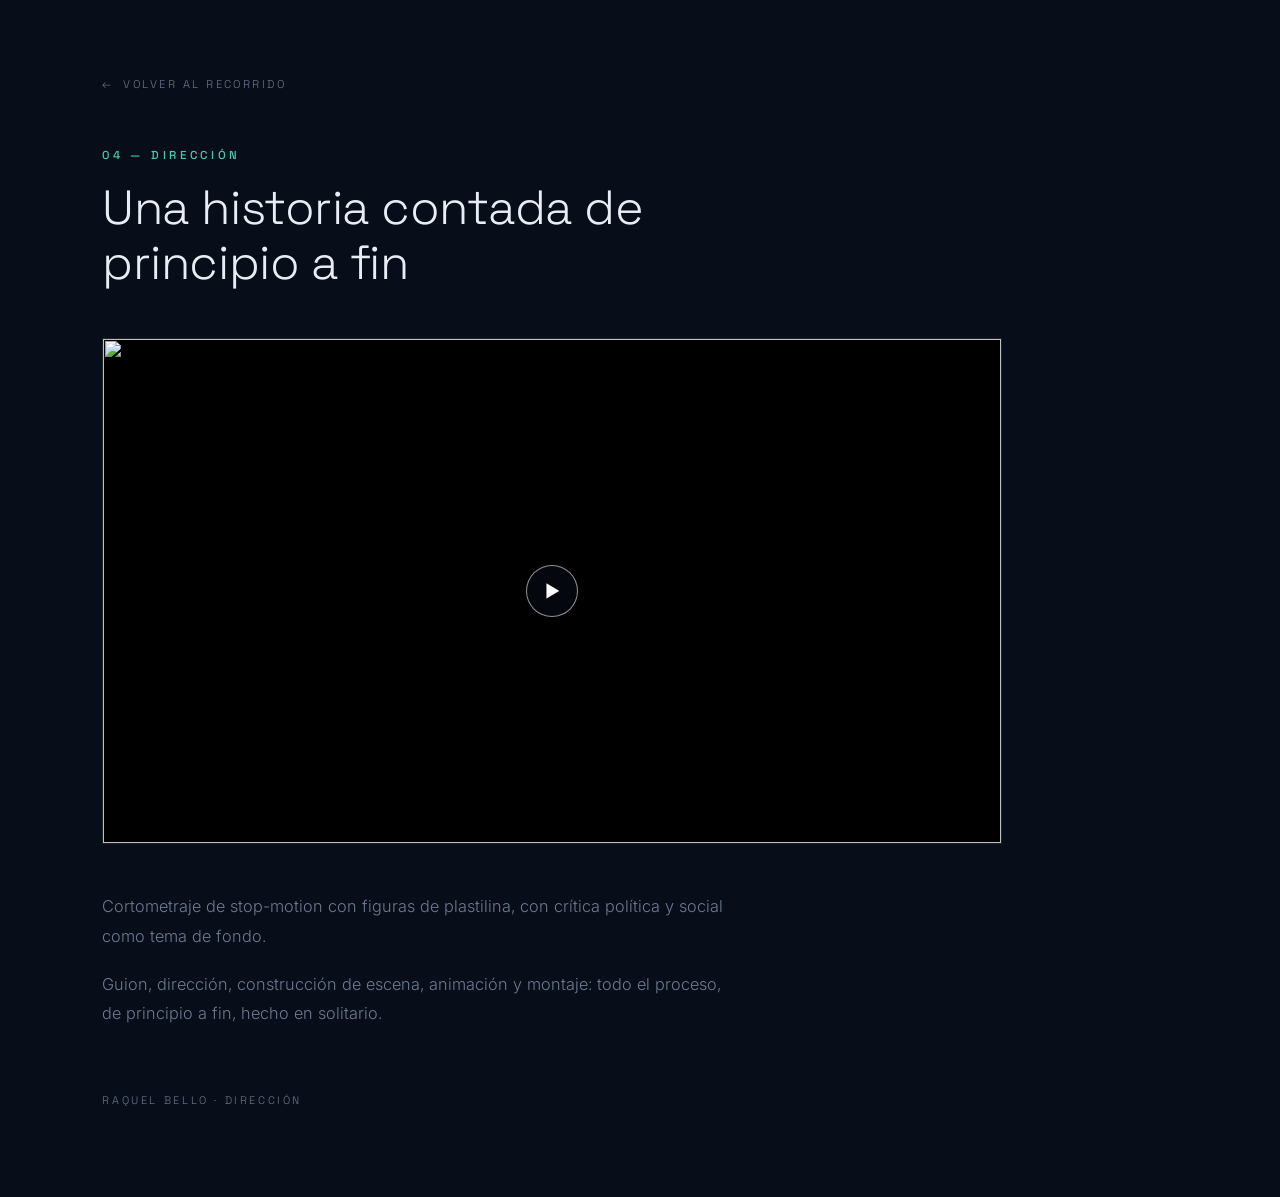
==== direccion.html @ bbf594b4 "Add files via upload" ====
<!DOCTYPE html>
<html lang="es">
<head>
<meta charset="UTF-8">
<meta name="viewport" content="width=device-width, initial-scale=1.0">
<title>Dirección — Raquel Bello</title>
<link rel="icon" type="image/svg+xml" href="favicon.svg">
<link rel="stylesheet" href="pagina-seccion.css">
<script src="adaptive-video.js"></script>
<style>
  .video-wrap { max-width: 900px; margin-bottom: 3rem; }
  .video-wrap .ctp-video { width: 100%; aspect-ratio: 16 / 9; border: 1px solid rgba(232, 236, 244, 0.14); }
</style>
</head>
<body>
  <a class="back-link" href="fragmentos-cristal.html"><span>←</span> Volver al recorrido</a>

  <header>
    <div class="eyebrow">04 — Dirección</div>
    <h1>Una historia contada de principio a fin</h1>
  </header>

  <div class="video-wrap" id="videoWrap"></div>

  <article>
    <p>Cortometraje de stop-motion con figuras de plastilina, con crítica política y social como tema de fondo.</p>
    <p>Guion, dirección, construcción de escena, animación y montaje: todo el proceso, de principio a fin, hecho en solitario.</p>
  </article>

  <footer>Raquel Bello · Dirección</footer>

  <script>
    const VIDEO_URL = 'https://res.cloudinary.com/dfaijs7v3/video/upload/v1784122696/Secuencia_Trump_bananas_1_comprimido_mpdnb6.mp4';
    document.getElementById('videoWrap').appendChild(createClickToPlayVideo(VIDEO_URL, { lightbox: true }));
  </script>
</body>
</html>
---- pagina-seccion.css ----
/* Estilos compartidos para las páginas de sección: superficie.html,
   profundidad.html, deriva.html. Misma paleta que fragmentos-cristal.html. */

@import url('https://fonts.googleapis.com/css2?family=Space+Grotesk:wght@300;400;500;600&family=Inter:wght@300;400;500&display=swap');

:root {
  --bg: #080D1A;
  --accent: #3ECFB2;
  --accent-2: #8B7FF5;
  --text: #E8ECF4;
  --text-dim: #6E7A90;
}

* { margin: 0; padding: 0; box-sizing: border-box; }

body {
  background: var(--bg);
  color: var(--text);
  font-family: 'Inter', sans-serif;
  font-weight: 300;
  min-height: 100vh;
  padding: 8vh 8vw 10vh;
}

.back-link {
  display: inline-flex;
  align-items: center;
  gap: 0.6rem;
  font-family: 'Space Grotesk', sans-serif;
  font-size: 0.7rem;
  letter-spacing: 0.22em;
  text-transform: uppercase;
  color: var(--text-dim);
  text-decoration: none;
  transition: color 0.3s ease, gap 0.3s ease;
}

.back-link:hover {
  color: var(--accent);
  gap: 0.9rem;
}

header {
  max-width: 720px;
  margin: 3.5rem 0 3rem;
}

.eyebrow {
  font-family: 'Space Grotesk', sans-serif;
  font-size: 0.72rem;
  letter-spacing: 0.32em;
  text-transform: uppercase;
  color: var(--accent);
  margin-bottom: 1.1rem;
  font-weight: 500;
}

h1 {
  font-family: 'Space Grotesk', sans-serif;
  font-weight: 300;
  font-size: clamp(2rem, 4.5vw, 3rem);
  line-height: 1.15;
  letter-spacing: -0.01em;
}

.video-frame {
  max-width: 900px;
  aspect-ratio: 16 / 9;
  border: 1px solid rgba(232, 236, 244, 0.14);
  border-radius: 2px;
  background: linear-gradient(160deg, #0D1526, #080D1A);
  display: flex;
  flex-direction: column;
  align-items: center;
  justify-content: center;
  gap: 1rem;
  margin-bottom: 3rem;
  position: relative;
  overflow: hidden;
}

.video-frame::before {
  content: '';
  position: absolute;
  inset: 0;
  background: radial-gradient(circle at 50% 50%, rgba(62, 207, 178, 0.08), transparent 70%);
}

.play-icon {
  width: 56px;
  height: 56px;
  border-radius: 50%;
  border: 1px solid rgba(232, 236, 244, 0.35);
  display: flex;
  align-items: center;
  justify-content: center;
  color: var(--text);
  font-size: 1.1rem;
  z-index: 1;
}

.video-frame p {
  font-family: 'Space Grotesk', sans-serif;
  font-size: 0.72rem;
  letter-spacing: 0.18em;
  text-transform: uppercase;
  color: var(--text-dim);
  z-index: 1;
}

/* Cuando haya vídeo real, sustituir .video-frame por, p. ej.:
   <video controls poster="..." style="width:100%;aspect-ratio:16/9;">
     <source src="https://res.cloudinary.com/TU_CLOUD/video/upload/xxxx.mp4" type="video/mp4">
   </video>
*/

article {
  max-width: 640px;
}

article p {
  font-size: 1.02rem;
  line-height: 1.8;
  color: var(--text-dim);
  margin-bottom: 1.2rem;
}

footer {
  margin-top: 4rem;
  font-family: 'Space Grotesk', sans-serif;
  font-size: 0.68rem;
  letter-spacing: 0.24em;
  text-transform: uppercase;
  color: var(--text-dim);
}

@media (max-width: 640px) {
  body { padding: 6vh 7vw 8vh; }
}
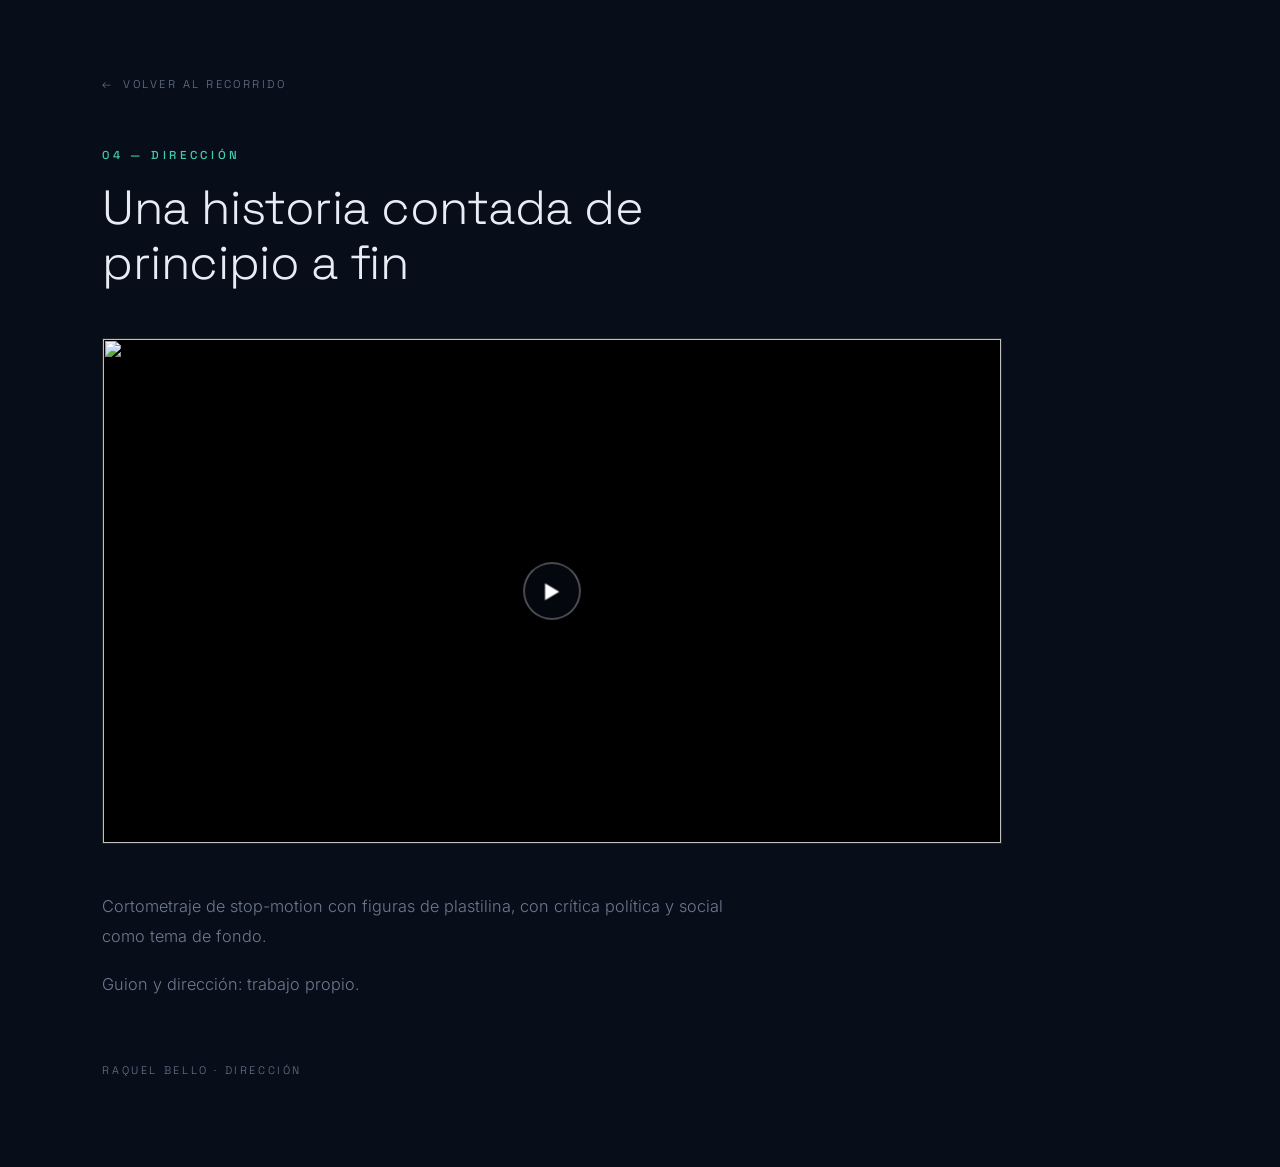
==== commit 4351babc: "Add files via upload" ====
--- a/direccion.html
+++ b/direccion.html
@@ -13,7 +13,7 @@
 </style>
 </head>
 <body>
-  <a class="back-link" href="fragmentos-cristal.html"><span>←</span> Volver al recorrido</a>
+  <a class="back-link" href="fragmentos-cristal.html#sec-direccion"><span>←</span> Volver al recorrido</a>
 
   <header>
     <div class="eyebrow">04 — Dirección</div>
@@ -24,7 +24,7 @@
 
   <article>
     <p>Cortometraje de stop-motion con figuras de plastilina, con crítica política y social como tema de fondo.</p>
-    <p>Guion, dirección, construcción de escena, animación y montaje: todo el proceso, de principio a fin, hecho en solitario.</p>
+    <p>Guion y dirección: trabajo propio.</p>
   </article>
 
   <footer>Raquel Bello · Dirección</footer>
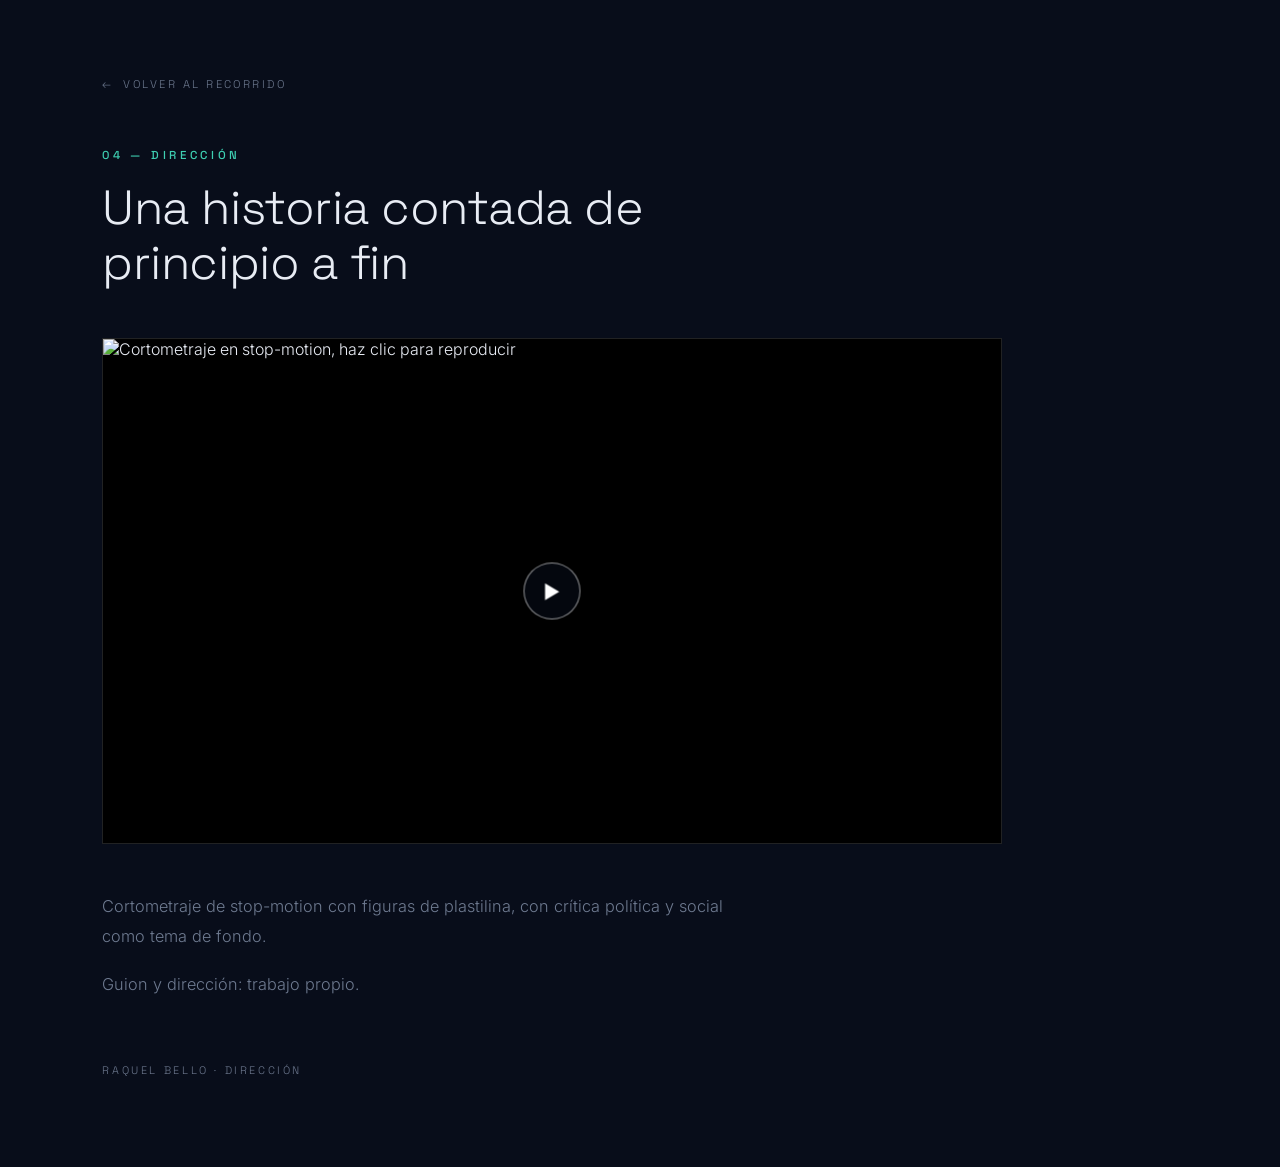
==== commit 369df7d2: "Add files via upload" ====
--- a/direccion.html
+++ b/direccion.html
@@ -3,7 +3,15 @@
 <head>
 <meta charset="UTF-8">
 <meta name="viewport" content="width=device-width, initial-scale=1.0">
-<title>Dirección — Raquel Bello</title>
+<title>Dirección de Cortometraje — Raquel Bello Patricio</title>
+<meta name="description" content="Cortometraje en stop-motion de plastilina: guion y dirección propios de Raquel Bello Patricio.">
+<meta property="og:type" content="website">
+<meta property="og:url" content="https://www.raquelbellocreative.com/direccion.html">
+<meta property="og:title" content="Dirección de Cortometraje — Raquel Bello Patricio">
+<meta property="og:description" content="Cortometraje en stop-motion de plastilina: guion y dirección propios.">
+<meta name="twitter:card" content="summary">
+<meta name="twitter:title" content="Dirección de Cortometraje — Raquel Bello Patricio">
+<meta name="twitter:description" content="Cortometraje en stop-motion de plastilina: guion y dirección propios.">
 <link rel="icon" type="image/svg+xml" href="favicon.svg">
 <link rel="stylesheet" href="pagina-seccion.css">
 <script src="adaptive-video.js"></script>
@@ -31,7 +39,7 @@
 
   <script>
     const VIDEO_URL = 'https://res.cloudinary.com/dfaijs7v3/video/upload/v1784122696/Secuencia_Trump_bananas_1_comprimido_mpdnb6.mp4';
-    document.getElementById('videoWrap').appendChild(createClickToPlayVideo(VIDEO_URL, { lightbox: true }));
+    document.getElementById('videoWrap').appendChild(createClickToPlayVideo(VIDEO_URL, { lightbox: true, alt: 'Cortometraje en stop-motion, haz clic para reproducir' }));
   </script>
 </body>
 </html>
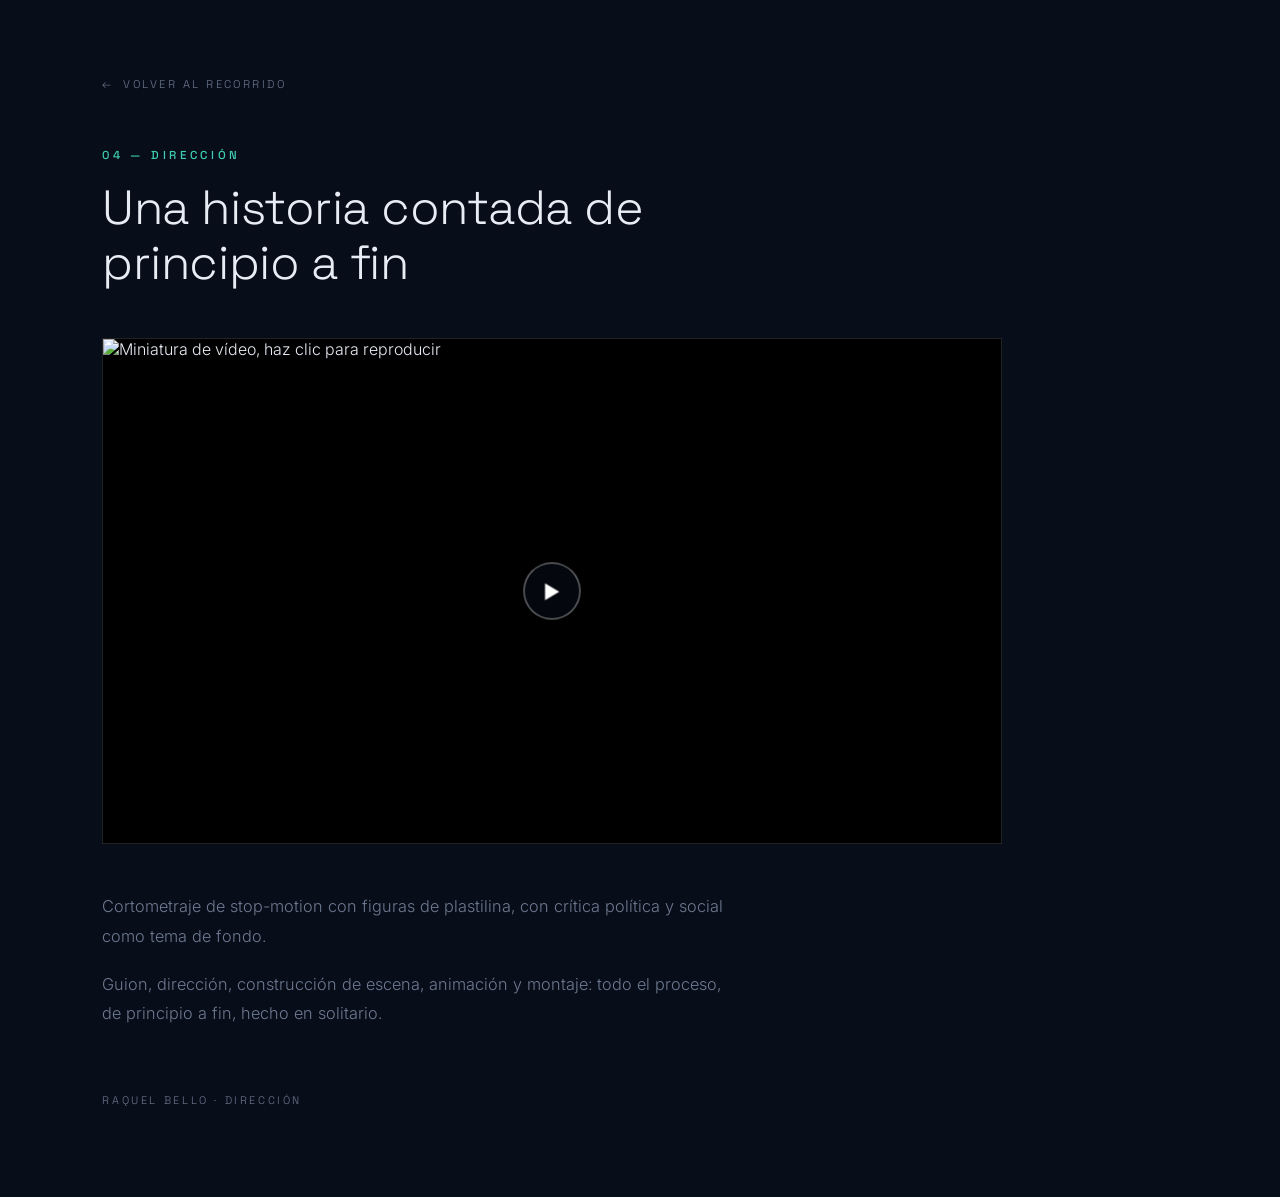
==== commit 35f64983: "Add files via upload" ====
--- a/direccion.html
+++ b/direccion.html
@@ -3,15 +3,7 @@
 <head>
 <meta charset="UTF-8">
 <meta name="viewport" content="width=device-width, initial-scale=1.0">
-<title>Dirección de Cortometraje — Raquel Bello Patricio</title>
-<meta name="description" content="Cortometraje en stop-motion de plastilina: guion y dirección propios de Raquel Bello Patricio.">
-<meta property="og:type" content="website">
-<meta property="og:url" content="https://www.raquelbellocreative.com/direccion.html">
-<meta property="og:title" content="Dirección de Cortometraje — Raquel Bello Patricio">
-<meta property="og:description" content="Cortometraje en stop-motion de plastilina: guion y dirección propios.">
-<meta name="twitter:card" content="summary">
-<meta name="twitter:title" content="Dirección de Cortometraje — Raquel Bello Patricio">
-<meta name="twitter:description" content="Cortometraje en stop-motion de plastilina: guion y dirección propios.">
+<title>Dirección — Raquel Bello</title>
 <link rel="icon" type="image/svg+xml" href="favicon.svg">
 <link rel="stylesheet" href="pagina-seccion.css">
 <script src="adaptive-video.js"></script>
@@ -21,7 +13,7 @@
 </style>
 </head>
 <body>
-  <a class="back-link" href="fragmentos-cristal.html#sec-direccion"><span>←</span> Volver al recorrido</a>
+  <a class="back-link" href="fragmentos-cristal.html"><span>←</span> Volver al recorrido</a>
 
   <header>
     <div class="eyebrow">04 — Dirección</div>
@@ -32,14 +24,14 @@
 
   <article>
     <p>Cortometraje de stop-motion con figuras de plastilina, con crítica política y social como tema de fondo.</p>
-    <p>Guion y dirección: trabajo propio.</p>
+    <p>Guion, dirección, construcción de escena, animación y montaje: todo el proceso, de principio a fin, hecho en solitario.</p>
   </article>
 
   <footer>Raquel Bello · Dirección</footer>
 
   <script>
     const VIDEO_URL = 'https://res.cloudinary.com/dfaijs7v3/video/upload/v1784122696/Secuencia_Trump_bananas_1_comprimido_mpdnb6.mp4';
-    document.getElementById('videoWrap').appendChild(createClickToPlayVideo(VIDEO_URL, { lightbox: true, alt: 'Cortometraje en stop-motion, haz clic para reproducir' }));
+    document.getElementById('videoWrap').appendChild(createClickToPlayVideo(VIDEO_URL, { lightbox: true }));
   </script>
 </body>
 </html>
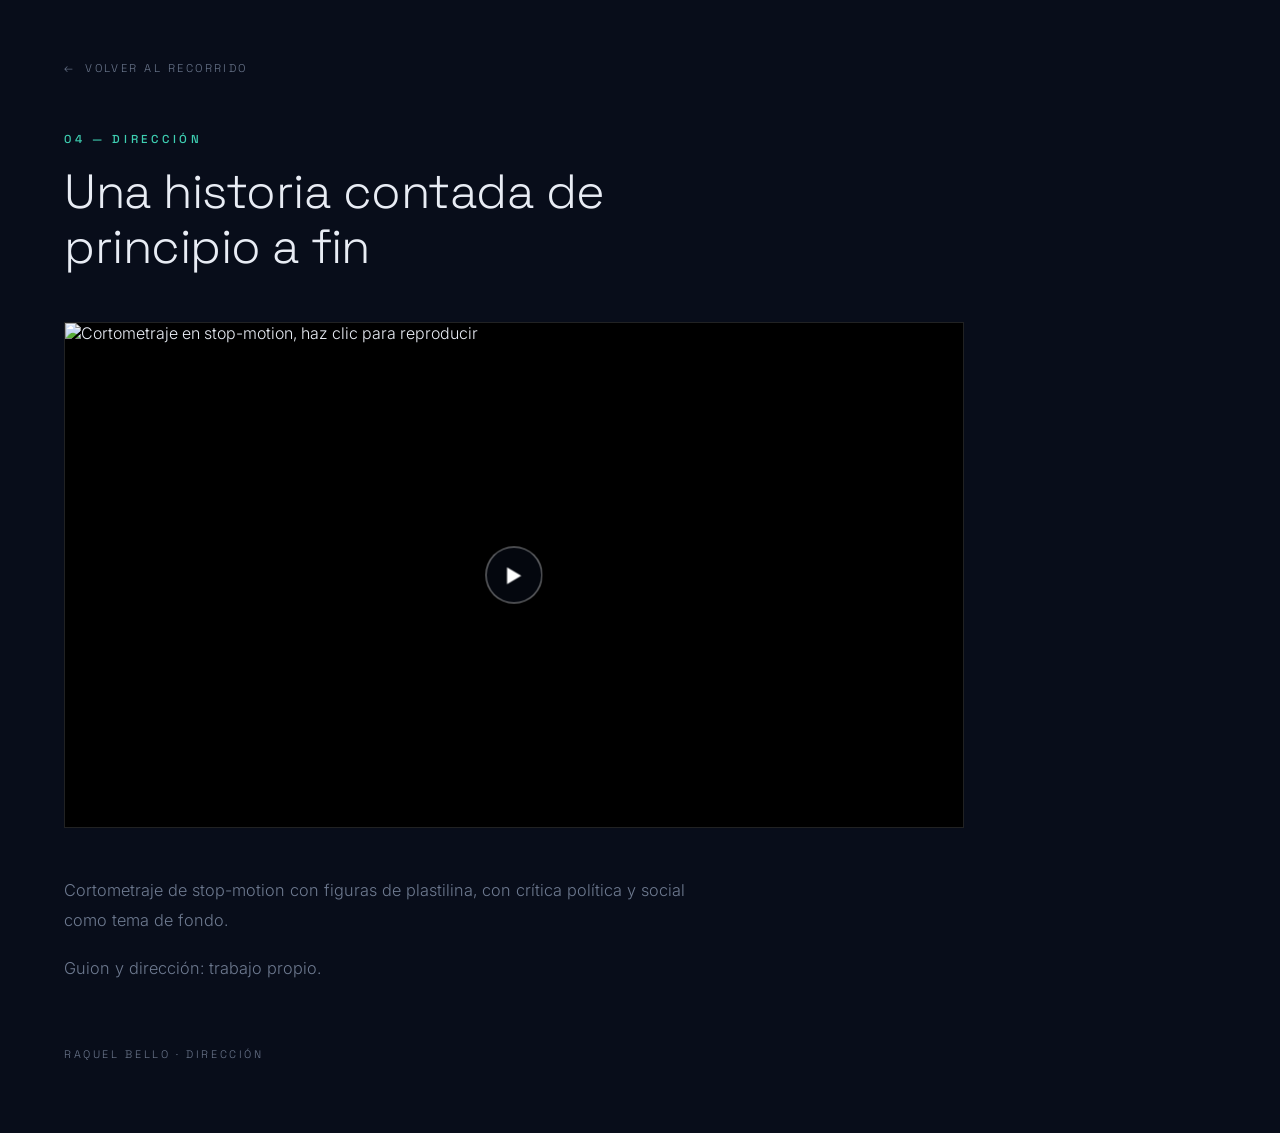
==== commit 357a6c9a: "Add files via upload" ====
--- a/direccion.html
+++ b/direccion.html
@@ -3,8 +3,29 @@
 <head>
 <meta charset="UTF-8">
 <meta name="viewport" content="width=device-width, initial-scale=1.0">
-<title>Dirección — Raquel Bello</title>
+<title>Dirección de Cortometraje — Raquel Bello Patricio</title>
+<meta name="description" content="Cortometraje en stop-motion de plastilina: guion y dirección propios de Raquel Bello Patricio.">
+<meta property="og:type" content="website">
+<meta property="og:url" content="https://www.raquelbellocreative.com/direccion.html">
+<meta property="og:title" content="Dirección de Cortometraje — Raquel Bello Patricio">
+<meta property="og:description" content="Cortometraje en stop-motion de plastilina: guion y dirección propios.">
+<meta name="twitter:card" content="summary">
+<meta name="twitter:title" content="Dirección de Cortometraje — Raquel Bello Patricio">
+<meta name="twitter:description" content="Cortometraje en stop-motion de plastilina: guion y dirección propios.">
+<meta property="og:locale" content="es_ES">
+<meta property="og:site_name" content="Raquel Bello Patricio — Portfolio">
+<link rel="canonical" href="https://www.raquelbellocreative.com/direccion.html">
 <link rel="icon" type="image/svg+xml" href="favicon.svg">
+<script type="application/ld+json">
+{
+  "@context": "https://schema.org",
+  "@type": "CreativeWork",
+  "name": "Dirección de Cortometraje",
+  "author": { "@type": "Person", "name": "Raquel Bello Patricio" },
+  "url": "https://www.raquelbellocreative.com/direccion.html",
+  "description": "Cortometraje en stop-motion de plastilina: guion y dirección propios."
+}
+</script>
 <link rel="stylesheet" href="pagina-seccion.css">
 <script src="adaptive-video.js"></script>
 <style>
@@ -13,7 +34,7 @@
 </style>
 </head>
 <body>
-  <a class="back-link" href="fragmentos-cristal.html"><span>←</span> Volver al recorrido</a>
+  <a class="back-link" href="fragmentos-cristal.html#sec-direccion"><span>←</span> Volver al recorrido</a>
 
   <header>
     <div class="eyebrow">04 — Dirección</div>
@@ -24,14 +45,14 @@
 
   <article>
     <p>Cortometraje de stop-motion con figuras de plastilina, con crítica política y social como tema de fondo.</p>
-    <p>Guion, dirección, construcción de escena, animación y montaje: todo el proceso, de principio a fin, hecho en solitario.</p>
+    <p>Guion y dirección: trabajo propio.</p>
   </article>
 
   <footer>Raquel Bello · Dirección</footer>
 
   <script>
     const VIDEO_URL = 'https://res.cloudinary.com/dfaijs7v3/video/upload/v1784122696/Secuencia_Trump_bananas_1_comprimido_mpdnb6.mp4';
-    document.getElementById('videoWrap').appendChild(createClickToPlayVideo(VIDEO_URL, { lightbox: true }));
+    document.getElementById('videoWrap').appendChild(createClickToPlayVideo(VIDEO_URL, { lightbox: true, alt: 'Cortometraje en stop-motion, haz clic para reproducir' }));
   </script>
 </body>
 </html>
--- a/pagina-seccion.css
+++ b/pagina-seccion.css
@@ -1,7 +1,7 @@
 /* Estilos compartidos para las páginas de sección: superficie.html,
    profundidad.html, deriva.html. Misma paleta que fragmentos-cristal.html. */
 
-@import url('https://fonts.googleapis.com/css2?family=Space+Grotesk:wght@300;400;500;600&family=Inter:wght@300;400;500&display=swap');
+@import url('https://fonts.googleapis.com/css2?family=Space+Grotesk:wght@300;400;500&family=Inter:wght@300;400;500&display=swap');
 
 :root {
   --bg: #080D1A;
@@ -19,7 +19,7 @@
   font-family: 'Inter', sans-serif;
   font-weight: 300;
   min-height: 100vh;
-  padding: 8vh 8vw 10vh;
+  padding: clamp(1.5rem, 8vh, 3.5rem) clamp(1.2rem, 8vw, 4rem) clamp(2rem, 10vh, 4.5rem);
 }
 
 .back-link {
@@ -35,9 +35,15 @@
   transition: color 0.3s ease, gap 0.3s ease;
 }
 
-.back-link:hover {
+.back-link:hover,
+.back-link:focus-visible {
   color: var(--accent);
   gap: 0.9rem;
+}
+
+.back-link:focus-visible {
+  outline: 2px solid var(--accent);
+  outline-offset: 3px;
 }
 
 header {
@@ -135,5 +141,5 @@
 }
 
 @media (max-width: 640px) {
-  body { padding: 6vh 7vw 8vh; }
+  body { padding: clamp(1.2rem, 6vh, 2.2rem) clamp(1rem, 7vw, 1.8rem) clamp(1.5rem, 8vh, 2.6rem); }
 }
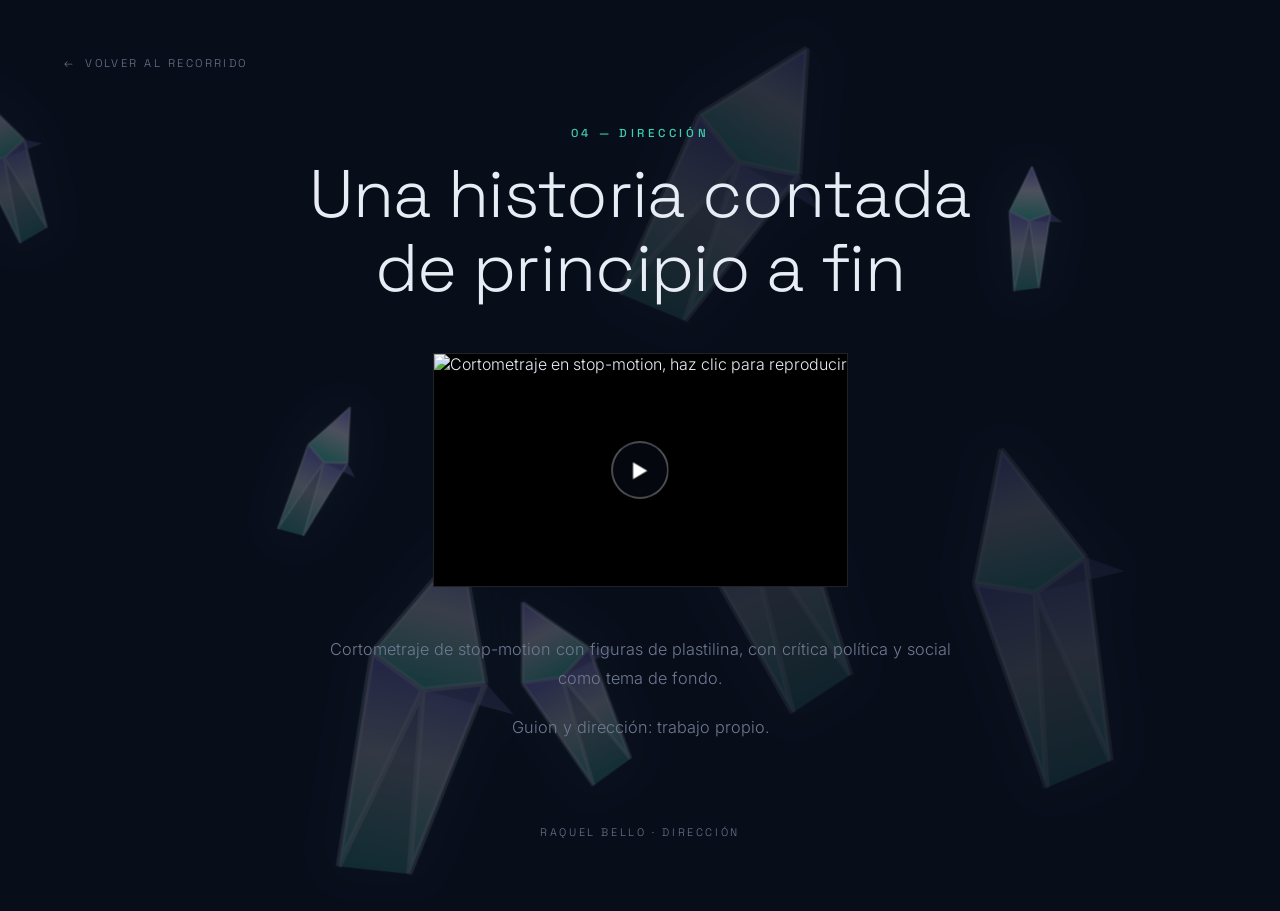
==== commit cce1f524: "Añadir fondo de fragmentos de cristal flotantes a las páginas de vídeo - Nuevo crystal-bg.js: genera" ====
--- a/direccion.html
+++ b/direccion.html
@@ -28,12 +28,15 @@
 </script>
 <link rel="stylesheet" href="pagina-seccion.css">
 <script src="adaptive-video.js"></script>
+<script src="crystal-bg.js" defer></script>
 <style>
   .video-wrap { max-width: 900px; margin-bottom: 3rem; }
   .video-wrap .ctp-video { width: 100%; aspect-ratio: 16 / 9; border: 1px solid rgba(232, 236, 244, 0.14); }
 </style>
 </head>
 <body>
+  <div id="crystalBg" aria-hidden="true"></div>
+
   <a class="back-link" href="fragmentos-cristal.html#sec-direccion"><span>←</span> Volver al recorrido</a>
 
   <header>
--- a/pagina-seccion.css
+++ b/pagina-seccion.css
@@ -20,10 +20,56 @@
   font-weight: 300;
   min-height: 100vh;
   padding: clamp(1.5rem, 8vh, 3.5rem) clamp(1.2rem, 8vw, 4rem) clamp(2rem, 10vh, 4.5rem);
+  display: flex;
+  flex-direction: column;
+  align-items: center;
+  position: relative;
+}
+
+/* ---------- fondo de fragmentos de cristal ---------- */
+/* Contenedor fijo detrás de todo el contenido. Cada página genera su
+   propia composición aleatoria de fragmentos (semilla distinta por
+   página), con la misma estética que los cristales de la página
+   principal, y un movimiento de flotación muy lento y sutil. */
+#crystalBg {
+  position: fixed;
+  inset: 0;
+  z-index: -1;
+  overflow: hidden;
+  pointer-events: none;
+}
+
+.bg-shard {
+  position: absolute;
+  opacity: 0;
+  filter: drop-shadow(0 0 18px rgba(62, 207, 178, 0.18));
+  animation: bg-shard-in 1.4s ease-out forwards, bg-shard-float var(--float-dur, 14s) ease-in-out infinite;
+  animation-delay: var(--in-delay, 0s), var(--in-delay, 0s);
+}
+
+@keyframes bg-shard-in {
+  from { opacity: 0; }
+  to   { opacity: var(--target-opacity, 0.5); }
+}
+
+@keyframes bg-shard-float {
+  0%, 100% {
+    transform: translate(0, 0) rotate(var(--base-rot, 0deg));
+  }
+  50% {
+    transform: translate(var(--float-x, 10px), var(--float-y, -14px)) rotate(calc(var(--base-rot, 0deg) + var(--float-rot, 4deg)));
+  }
+}
+
+@media (prefers-reduced-motion: reduce) {
+  .bg-shard {
+    animation: bg-shard-in 1.4s ease-out forwards;
+  }
 }
 
 .back-link {
   display: inline-flex;
+  align-self: flex-start;
   align-items: center;
   gap: 0.6rem;
   font-family: 'Space Grotesk', sans-serif;
@@ -48,7 +94,12 @@
 
 header {
   max-width: 720px;
-  margin: 3.5rem 0 3rem;
+  width: 100%;
+  margin: 3.5rem auto 3rem;
+  text-align: center;
+  display: flex;
+  flex-direction: column;
+  align-items: center;
 }
 
 .eyebrow {
@@ -64,13 +115,14 @@
 h1 {
   font-family: 'Space Grotesk', sans-serif;
   font-weight: 300;
-  font-size: clamp(2rem, 4.5vw, 3rem);
-  line-height: 1.15;
+  font-size: clamp(2.6rem, 6vw, 4.2rem);
+  line-height: 1.1;
   letter-spacing: -0.01em;
 }
 
 .video-frame {
   max-width: 900px;
+  width: 100%;
   aspect-ratio: 16 / 9;
   border: 1px solid rgba(232, 236, 244, 0.14);
   border-radius: 2px;
@@ -80,7 +132,7 @@
   align-items: center;
   justify-content: center;
   gap: 1rem;
-  margin-bottom: 3rem;
+  margin: 0 auto 3rem;
   position: relative;
   overflow: hidden;
 }
@@ -122,6 +174,9 @@
 
 article {
   max-width: 640px;
+  width: 100%;
+  margin: 0 auto;
+  text-align: center;
 }
 
 article p {
@@ -138,8 +193,70 @@
   letter-spacing: 0.24em;
   text-transform: uppercase;
   color: var(--text-dim);
+  text-align: center;
+}
+
+/* ---------- separadores de cliente / proyecto ---------- */
+
+.group-block {
+  width: 100%;
+  max-width: 900px;
+  margin: 0 auto 4.5rem;
+}
+
+.group-block:last-child {
+  margin-bottom: 0;
+}
+
+.group-divider {
+  display: flex;
+  align-items: center;
+  gap: 1.6rem;
+  width: 100%;
+  max-width: 900px;
+  margin: 0 auto 2.8rem;
+  padding-top: 1rem;
+}
+
+.group-divider .line {
+  flex: 1;
+  height: 2px;
+  background: linear-gradient(90deg, transparent, rgba(62, 207, 178, 0.55), transparent);
+}
+
+.group-divider .mini-crystal {
+  flex: none;
+  width: 22px;
+  height: 34px;
+  overflow: visible;
+  filter: drop-shadow(0 0 6px rgba(62, 207, 178, 0.65));
+}
+
+.group-divider .mini-crystal .facet-edge {
+  fill: none;
+  stroke: rgba(232, 236, 244, 0.55);
+  stroke-width: 0.6;
+}
+
+.group-divider .group-label {
+  font-family: 'Space Grotesk', sans-serif;
+  font-size: 1.05rem;
+  font-weight: 400;
+  letter-spacing: 0.14em;
+  text-transform: uppercase;
+  color: var(--text-dim);
+  white-space: nowrap;
+}
+
+.group-divider .group-label strong {
+  color: var(--accent);
+  font-weight: 500;
 }
 
 @media (max-width: 640px) {
   body { padding: clamp(1.2rem, 6vh, 2.2rem) clamp(1rem, 7vw, 1.8rem) clamp(1.5rem, 8vh, 2.6rem); }
-}
+  .group-divider { gap: 1rem; margin-bottom: 2.2rem; }
+  .group-divider .group-label { font-size: 0.82rem; letter-spacing: 0.1em; }
+  .group-divider .mini-crystal { width: 16px; height: 25px; }
+  .group-block { margin-bottom: 3.4rem; }
+}
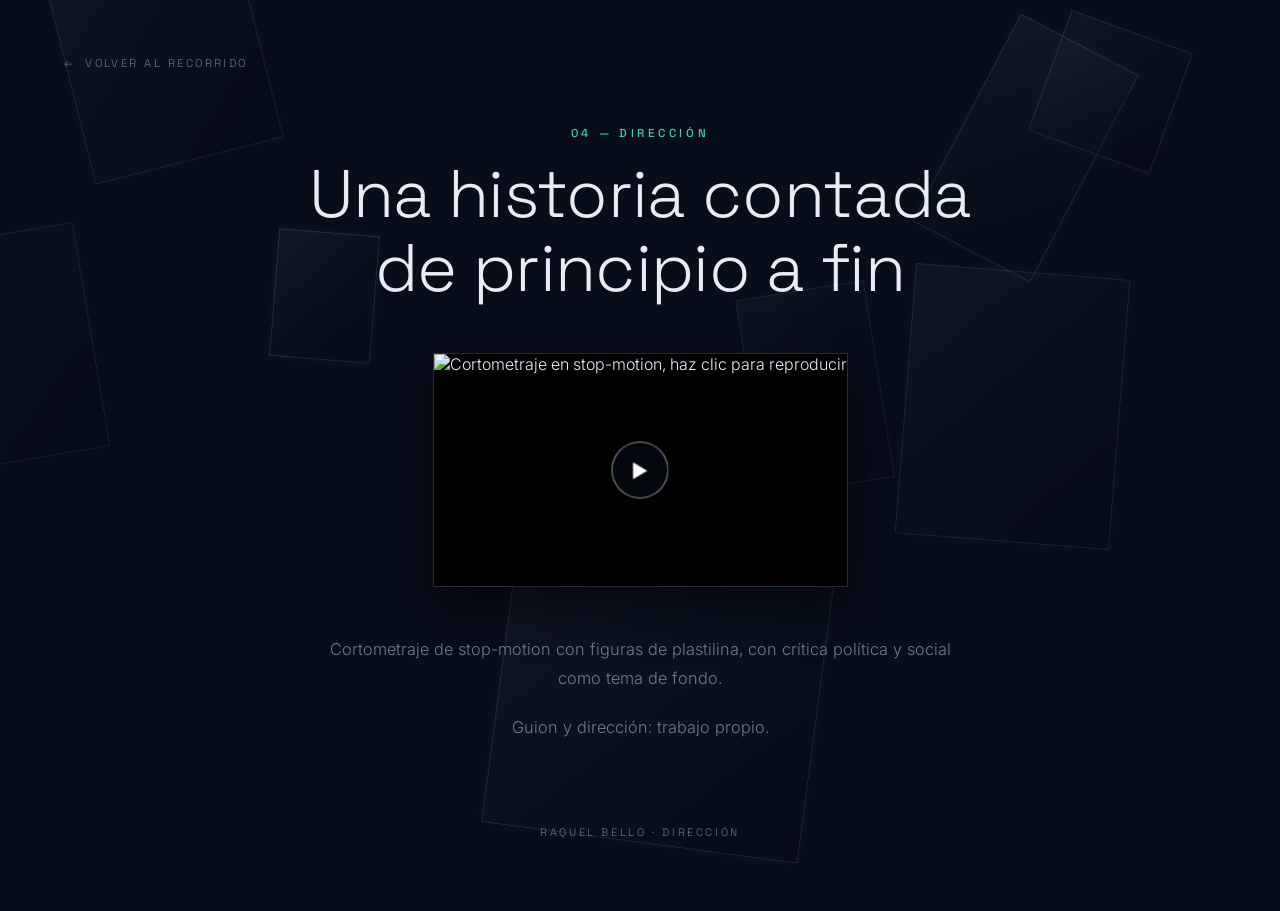
==== commit 1b48422d: "Fondo estático, vídeos con más contraste, separadores en morado, revisión móvil y limpieza de código" ====
--- a/direccion.html
+++ b/direccion.html
@@ -31,7 +31,7 @@
 <script src="crystal-bg.js" defer></script>
 <style>
   .video-wrap { max-width: 900px; margin-bottom: 3rem; }
-  .video-wrap .ctp-video { width: 100%; aspect-ratio: 16 / 9; border: 1px solid rgba(232, 236, 244, 0.14); }
+  .video-wrap .ctp-video { width: 100%; aspect-ratio: 16 / 9; border: 1px solid rgba(232, 236, 244, 0.18); box-shadow: 0 18px 40px rgba(0, 0, 0, 0.5); }
 </style>
 </head>
 <body>
--- a/pagina-seccion.css
+++ b/pagina-seccion.css
@@ -1,7 +1,8 @@
-/* Estilos compartidos para las páginas de sección: superficie.html,
-   profundidad.html, deriva.html. Misma paleta que fragmentos-cristal.html. */
+/* Estilos compartidos para las páginas de sección: edicion.html,
+   motion.html, ia.html, direccion.html. Misma paleta que
+   fragmentos-cristal.html. */
 
-@import url('https://fonts.googleapis.com/css2?family=Space+Grotesk:wght@300;400;500&family=Inter:wght@300;400;500&display=swap');
+@import url('https://fonts.googleapis.com/css2?family=Space+Grotesk:wght@300;400;500&family=Inter:wght@300;400;500&family=Quicksand:wght@400;500;600&display=swap');
 
 :root {
   --bg: #080D1A;
@@ -27,10 +28,14 @@
 }
 
 /* ---------- fondo de fragmentos de cristal ---------- */
-/* Contenedor fijo detrás de todo el contenido. Cada página genera su
-   propia composición aleatoria de fragmentos (semilla distinta por
-   página), con la misma estética que los cristales de la página
-   principal, y un movimiento de flotación muy lento y sutil. */
+/* Contenedor fijo detrás de todo el contenido. Si se llega desde la
+   transición "salir del cristal" de fragmentos-cristal.html, muestra
+   exactamente la misma disposición final en la que quedaron los
+   fragmentos al terminar esa animación (ver crystal-bg.js). Si se
+   entra directo a la página, usa una composición aleatoria de
+   respaldo. En ambos casos el fondo es completamente estático (sin
+   movimiento ni fade-in), con brillo discreto para no competir con
+   el contenido.*/
 #crystalBg {
   position: fixed;
   inset: 0;
@@ -41,30 +46,16 @@
 
 .bg-shard {
   position: absolute;
-  opacity: 0;
-  filter: drop-shadow(0 0 18px rgba(62, 207, 178, 0.18));
-  animation: bg-shard-in 1.4s ease-out forwards, bg-shard-float var(--float-dur, 14s) ease-in-out infinite;
-  animation-delay: var(--in-delay, 0s), var(--in-delay, 0s);
-}
-
-@keyframes bg-shard-in {
-  from { opacity: 0; }
-  to   { opacity: var(--target-opacity, 0.5); }
-}
-
-@keyframes bg-shard-float {
-  0%, 100% {
-    transform: translate(0, 0) rotate(var(--base-rot, 0deg));
-  }
-  50% {
-    transform: translate(var(--float-x, 10px), var(--float-y, -14px)) rotate(calc(var(--base-rot, 0deg) + var(--float-rot, 4deg)));
-  }
-}
-
-@media (prefers-reduced-motion: reduce) {
-  .bg-shard {
-    animation: bg-shard-in 1.4s ease-out forwards;
-  }
+  width: var(--sw, 200px);
+  height: var(--sh, 200px);
+  margin: calc(var(--sh, 200px) / -2) 0 0 calc(var(--sw, 200px) / -2);
+  opacity: var(--target-opacity, 0.35);
+  background:
+    linear-gradient(135deg, rgba(232, 236, 244, 0.12), rgba(62, 207, 178, 0.07) 45%, rgba(8, 13, 26, 0.96) 85%);
+  box-shadow:
+    inset 0 0 0 1px rgba(232, 236, 244, 0.3),
+    0 0 12px rgba(62, 207, 178, 0.15);
+  transform: rotate(var(--base-rot, 0deg));
 }
 
 .back-link {
@@ -120,58 +111,6 @@
   letter-spacing: -0.01em;
 }
 
-.video-frame {
-  max-width: 900px;
-  width: 100%;
-  aspect-ratio: 16 / 9;
-  border: 1px solid rgba(232, 236, 244, 0.14);
-  border-radius: 2px;
-  background: linear-gradient(160deg, #0D1526, #080D1A);
-  display: flex;
-  flex-direction: column;
-  align-items: center;
-  justify-content: center;
-  gap: 1rem;
-  margin: 0 auto 3rem;
-  position: relative;
-  overflow: hidden;
-}
-
-.video-frame::before {
-  content: '';
-  position: absolute;
-  inset: 0;
-  background: radial-gradient(circle at 50% 50%, rgba(62, 207, 178, 0.08), transparent 70%);
-}
-
-.play-icon {
-  width: 56px;
-  height: 56px;
-  border-radius: 50%;
-  border: 1px solid rgba(232, 236, 244, 0.35);
-  display: flex;
-  align-items: center;
-  justify-content: center;
-  color: var(--text);
-  font-size: 1.1rem;
-  z-index: 1;
-}
-
-.video-frame p {
-  font-family: 'Space Grotesk', sans-serif;
-  font-size: 0.72rem;
-  letter-spacing: 0.18em;
-  text-transform: uppercase;
-  color: var(--text-dim);
-  z-index: 1;
-}
-
-/* Cuando haya vídeo real, sustituir .video-frame por, p. ej.:
-   <video controls poster="..." style="width:100%;aspect-ratio:16/9;">
-     <source src="https://res.cloudinary.com/TU_CLOUD/video/upload/xxxx.mp4" type="video/mp4">
-   </video>
-*/
-
 article {
   max-width: 640px;
   width: 100%;
@@ -201,7 +140,7 @@
 .group-block {
   width: 100%;
   max-width: 900px;
-  margin: 0 auto 4.5rem;
+  margin: 0 auto 7rem;
 }
 
 .group-block:last-child {
@@ -211,25 +150,20 @@
 .group-divider {
   display: flex;
   align-items: center;
-  gap: 1.6rem;
+  justify-content: center;
+  gap: 1.4rem;
   width: 100%;
   max-width: 900px;
-  margin: 0 auto 2.8rem;
-  padding-top: 1rem;
-}
-
-.group-divider .line {
-  flex: 1;
-  height: 2px;
-  background: linear-gradient(90deg, transparent, rgba(62, 207, 178, 0.55), transparent);
+  margin: 0 auto 4rem;
+  padding: 2.4rem 0;
 }
 
 .group-divider .mini-crystal {
   flex: none;
-  width: 22px;
-  height: 34px;
+  width: 13px;
+  height: 20px;
   overflow: visible;
-  filter: drop-shadow(0 0 6px rgba(62, 207, 178, 0.65));
+  filter: drop-shadow(0 0 4px rgba(139, 127, 245, 0.6));
 }
 
 .group-divider .mini-crystal .facet-edge {
@@ -239,24 +173,25 @@
 }
 
 .group-divider .group-label {
-  font-family: 'Space Grotesk', sans-serif;
-  font-size: 1.05rem;
-  font-weight: 400;
-  letter-spacing: 0.14em;
-  text-transform: uppercase;
+  font-family: 'Quicksand', sans-serif;
+  font-size: 1.1rem;
+  font-weight: 500;
+  letter-spacing: 0.04em;
+  text-transform: none;
   color: var(--text-dim);
   white-space: nowrap;
+  max-width: 100%;
 }
 
 .group-divider .group-label strong {
-  color: var(--accent);
-  font-weight: 500;
+  color: var(--accent-2);
+  font-weight: 600;
 }
 
 @media (max-width: 640px) {
-  body { padding: clamp(1.2rem, 6vh, 2.2rem) clamp(1rem, 7vw, 1.8rem) clamp(1.5rem, 8vh, 2.6rem); }
-  .group-divider { gap: 1rem; margin-bottom: 2.2rem; }
-  .group-divider .group-label { font-size: 0.82rem; letter-spacing: 0.1em; }
-  .group-divider .mini-crystal { width: 16px; height: 25px; }
-  .group-block { margin-bottom: 3.4rem; }
+  body { padding: clamp(1.2rem, 6vh, 2.2rem) clamp(1rem, 7vw, 1.8rem) clamp(1.5rem, 8vh, 2.6rem); overflow-x: hidden; }
+  .group-divider { gap: 1rem; margin-bottom: 2.8rem; padding: 1.6rem 0; }
+  .group-divider .group-label { font-size: 0.9rem; letter-spacing: 0.02em; white-space: normal; text-align: center; }
+  .group-divider .mini-crystal { width: 10px; height: 15px; }
+  .group-block { margin-bottom: 4.6rem; }
 }
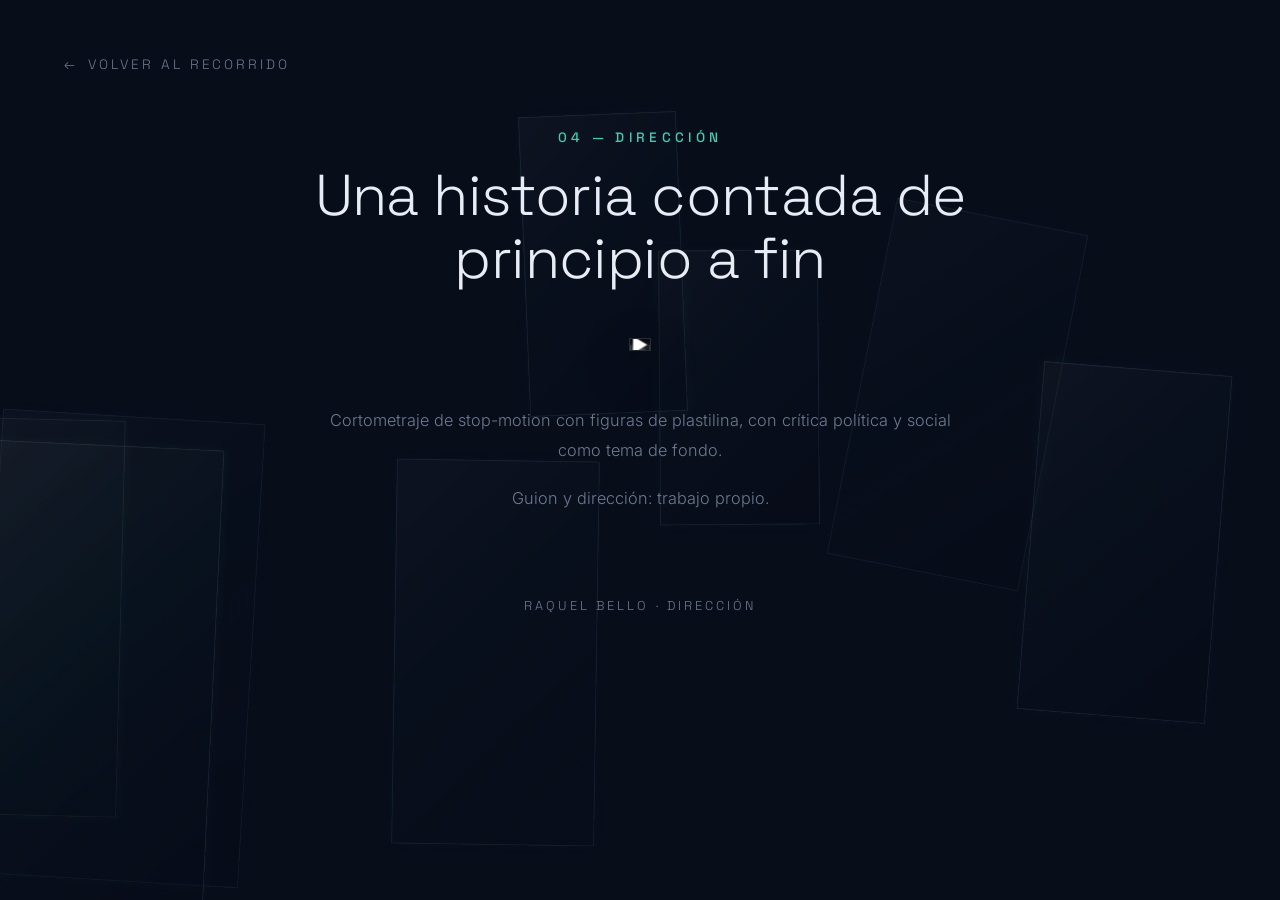
==== commit 0d899de6: "Add project-specific social preview and image preconnect to direccion.html" ====
--- a/direccion.html
+++ b/direccion.html
@@ -9,13 +9,17 @@
 <meta property="og:url" content="https://www.raquelbellocreative.com/direccion.html">
 <meta property="og:title" content="Dirección de Cortometraje — Raquel Bello Patricio">
 <meta property="og:description" content="Cortometraje en stop-motion de plastilina: guion y dirección propios.">
-<meta name="twitter:card" content="summary">
+<meta name="twitter:card" content="summary_large_image">
+<meta name="twitter:image" content="https://res.cloudinary.com/dfaijs7v3/video/upload/so_1,q_auto,f_auto/v1784122696/Secuencia_Trump_bananas_1_comprimido_mpdnb6.jpg">
 <meta name="twitter:title" content="Dirección de Cortometraje — Raquel Bello Patricio">
 <meta name="twitter:description" content="Cortometraje en stop-motion de plastilina: guion y dirección propios.">
+<meta property="og:image" content="https://res.cloudinary.com/dfaijs7v3/video/upload/so_1,q_auto,f_auto/v1784122696/Secuencia_Trump_bananas_1_comprimido_mpdnb6.jpg">
+<meta property="og:image:alt" content="Fotograma de un proyecto audiovisual de Raquel Bello Patricio">
 <meta property="og:locale" content="es_ES">
 <meta property="og:site_name" content="Raquel Bello Patricio — Portfolio">
 <link rel="canonical" href="https://www.raquelbellocreative.com/direccion.html">
 <link rel="icon" type="image/svg+xml" href="favicon.svg">
+<link rel="preconnect" href="https://res.cloudinary.com" crossorigin>
 <script type="application/ld+json">
 {
   "@context": "https://schema.org",
--- a/pagina-seccion.css
+++ b/pagina-seccion.css
@@ -3,6 +3,13 @@
    fragmentos-cristal.html. */
 
 @import url('https://fonts.googleapis.com/css2?family=Space+Grotesk:wght@300;400;500&family=Inter:wght@300;400;500&family=Quicksand:wght@400;500;600&display=swap');
+
+/* Desactiva el cross-fade automático que algunos navegadores aplican
+   por defecto entre dos cargas de página completas (ver el mismo
+   comentario en fragmentos-cristal.html). */
+@view-transition {
+  navigation: none;
+}
 
 :root {
   --bg: #080D1A;
@@ -64,7 +71,7 @@
   align-items: center;
   gap: 0.6rem;
   font-family: 'Space Grotesk', sans-serif;
-  font-size: 0.7rem;
+  font-size: 0.85rem;
   letter-spacing: 0.22em;
   text-transform: uppercase;
   color: var(--text-dim);
@@ -95,7 +102,7 @@
 
 .eyebrow {
   font-family: 'Space Grotesk', sans-serif;
-  font-size: 0.72rem;
+  font-size: 0.85rem;
   letter-spacing: 0.32em;
   text-transform: uppercase;
   color: var(--accent);
@@ -106,7 +113,7 @@
 h1 {
   font-family: 'Space Grotesk', sans-serif;
   font-weight: 300;
-  font-size: clamp(2.6rem, 6vw, 4.2rem);
+  font-size: clamp(2.2rem, 4.8vw, 3.6rem);
   line-height: 1.1;
   letter-spacing: -0.01em;
 }
@@ -128,7 +135,7 @@
 footer {
   margin-top: 4rem;
   font-family: 'Space Grotesk', sans-serif;
-  font-size: 0.68rem;
+  font-size: 0.8rem;
   letter-spacing: 0.24em;
   text-transform: uppercase;
   color: var(--text-dim);
@@ -140,22 +147,32 @@
 .group-block {
   width: 100%;
   max-width: 900px;
-  margin: 0 auto 7rem;
-}
-
-.group-block:last-child {
-  margin-bottom: 0;
+  margin: 0 auto;
 }
 
 .group-divider {
   display: flex;
   align-items: center;
   justify-content: center;
-  gap: 1.4rem;
+  gap: 1.2rem;
   width: 100%;
   max-width: 900px;
-  margin: 0 auto 4rem;
-  padding: 2.4rem 0;
+  margin: 5.5rem auto 2rem;
+}
+
+.group-divider:first-child {
+  margin-top: 0;
+}
+
+/* Separador de subgrupo (cliente dentro de una agencia): menos
+   distancia respecto al separador de agencia que lo precede, y
+   tipografía algo más discreta para marcar la jerarquía. */
+.group-divider--client {
+  margin-top: 2.6rem;
+}
+
+.group-divider--client .group-label {
+  font-size: 0.95rem;
 }
 
 .group-divider .mini-crystal {
@@ -190,8 +207,9 @@
 
 @media (max-width: 640px) {
   body { padding: clamp(1.2rem, 6vh, 2.2rem) clamp(1rem, 7vw, 1.8rem) clamp(1.5rem, 8vh, 2.6rem); overflow-x: hidden; }
-  .group-divider { gap: 1rem; margin-bottom: 2.8rem; padding: 1.6rem 0; }
+  .group-divider { gap: 0.9rem; margin: 3.4rem auto 1.4rem; }
+  .group-divider--client { margin-top: 1.8rem; }
+  .group-divider:first-child { margin-top: 0; }
   .group-divider .group-label { font-size: 0.9rem; letter-spacing: 0.02em; white-space: normal; text-align: center; }
   .group-divider .mini-crystal { width: 10px; height: 15px; }
-  .group-block { margin-bottom: 4.6rem; }
-}
+}
